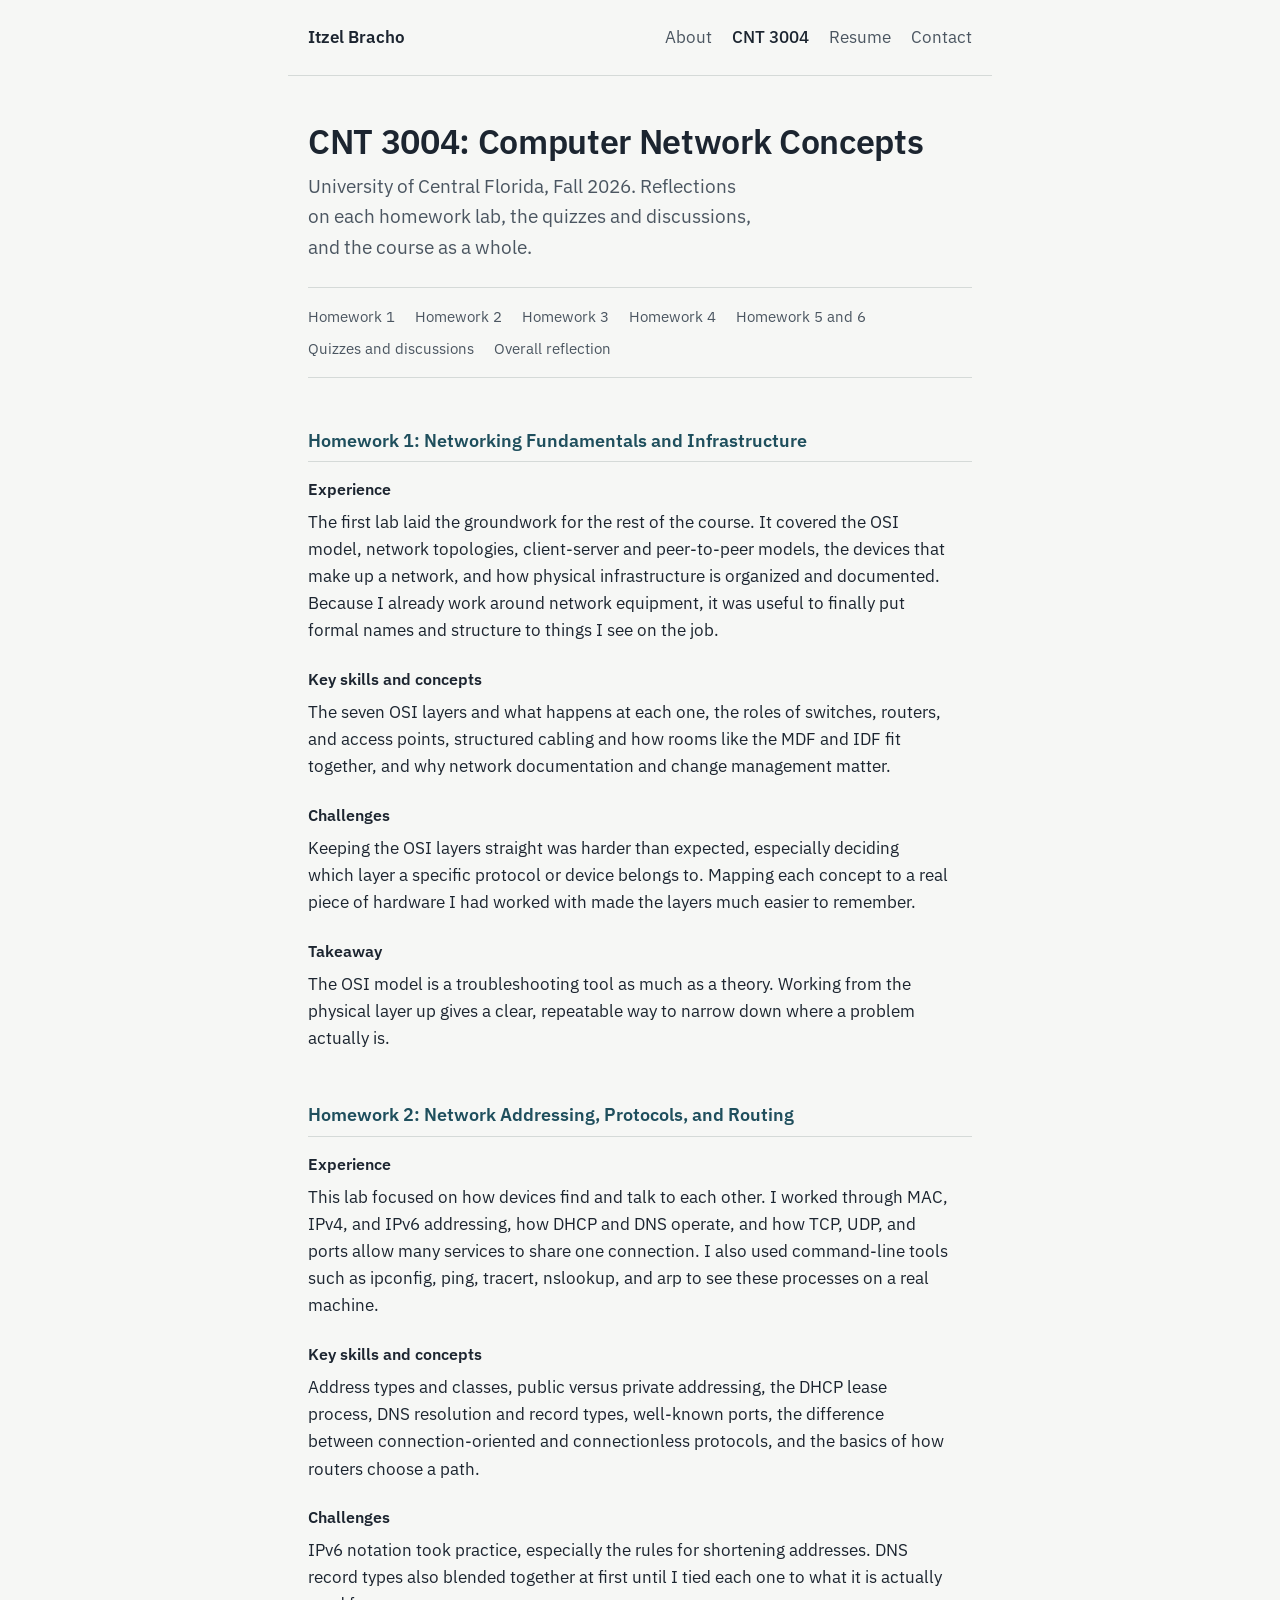
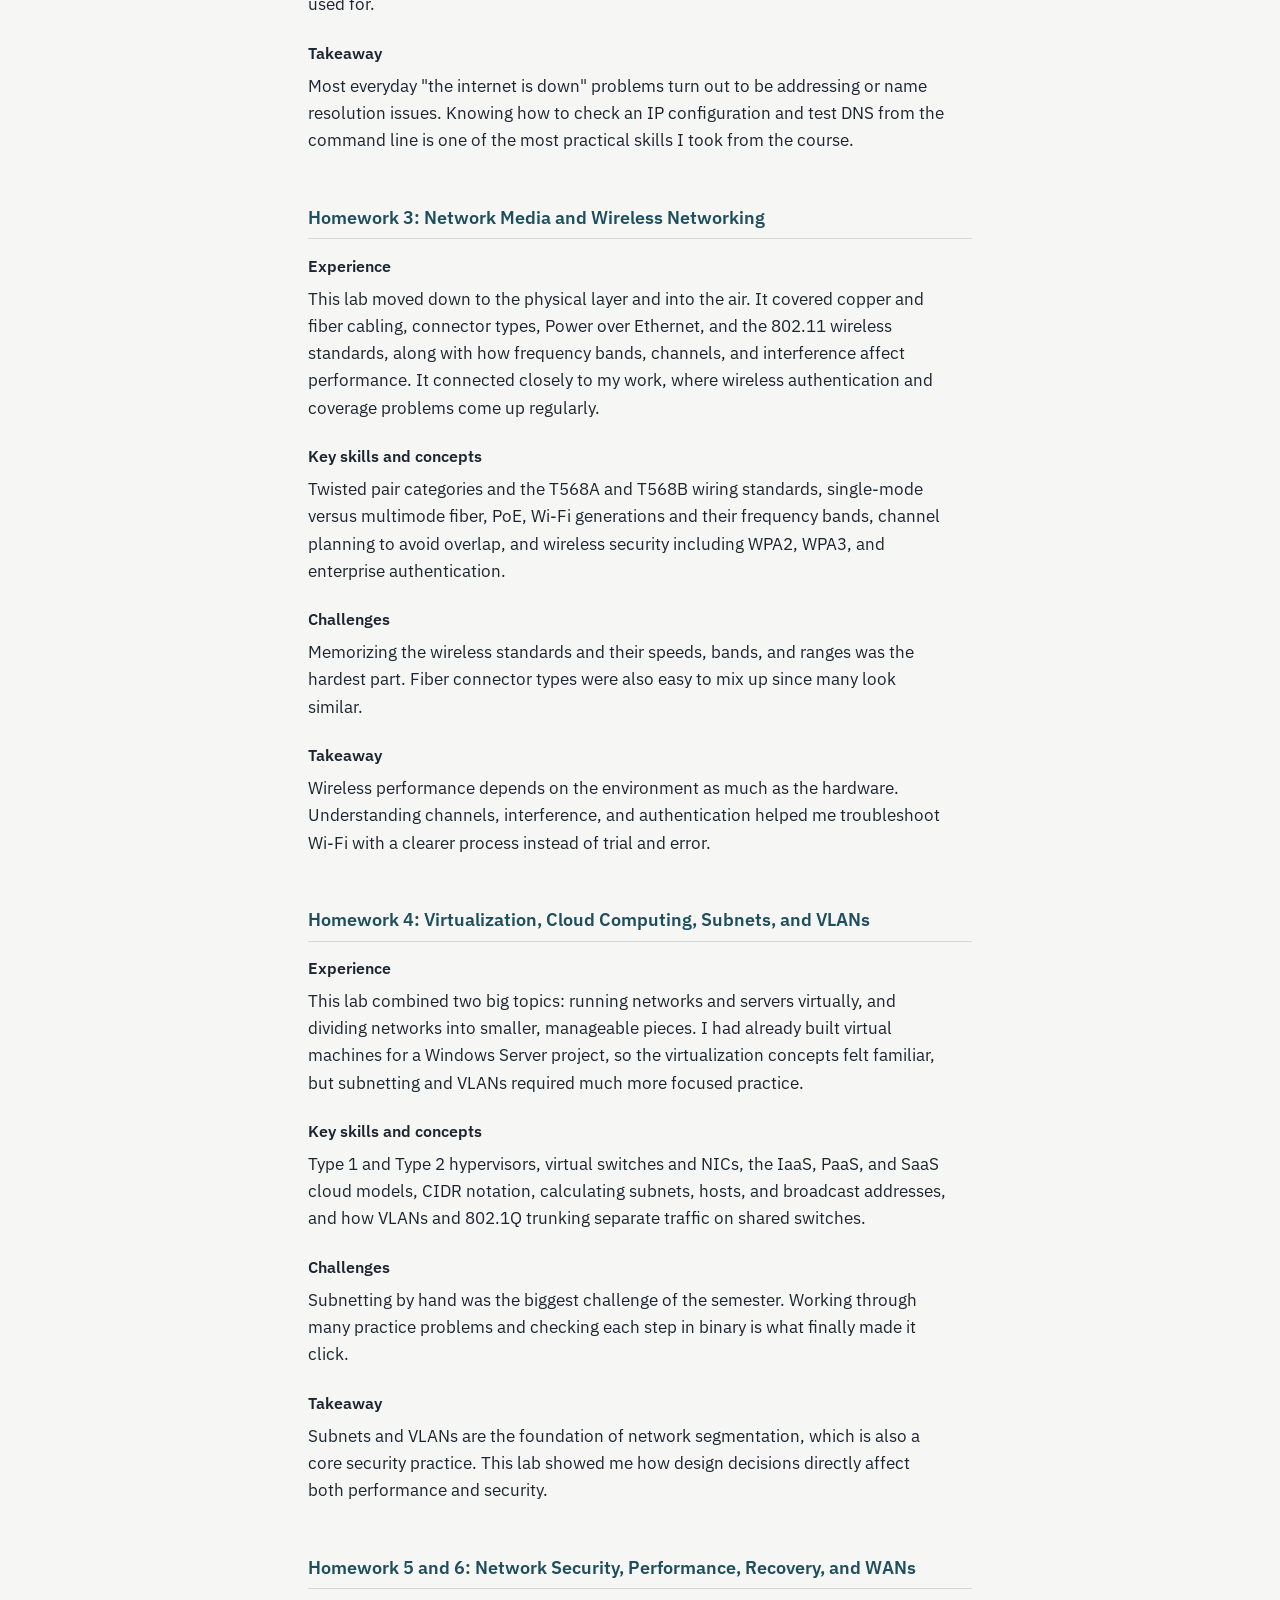
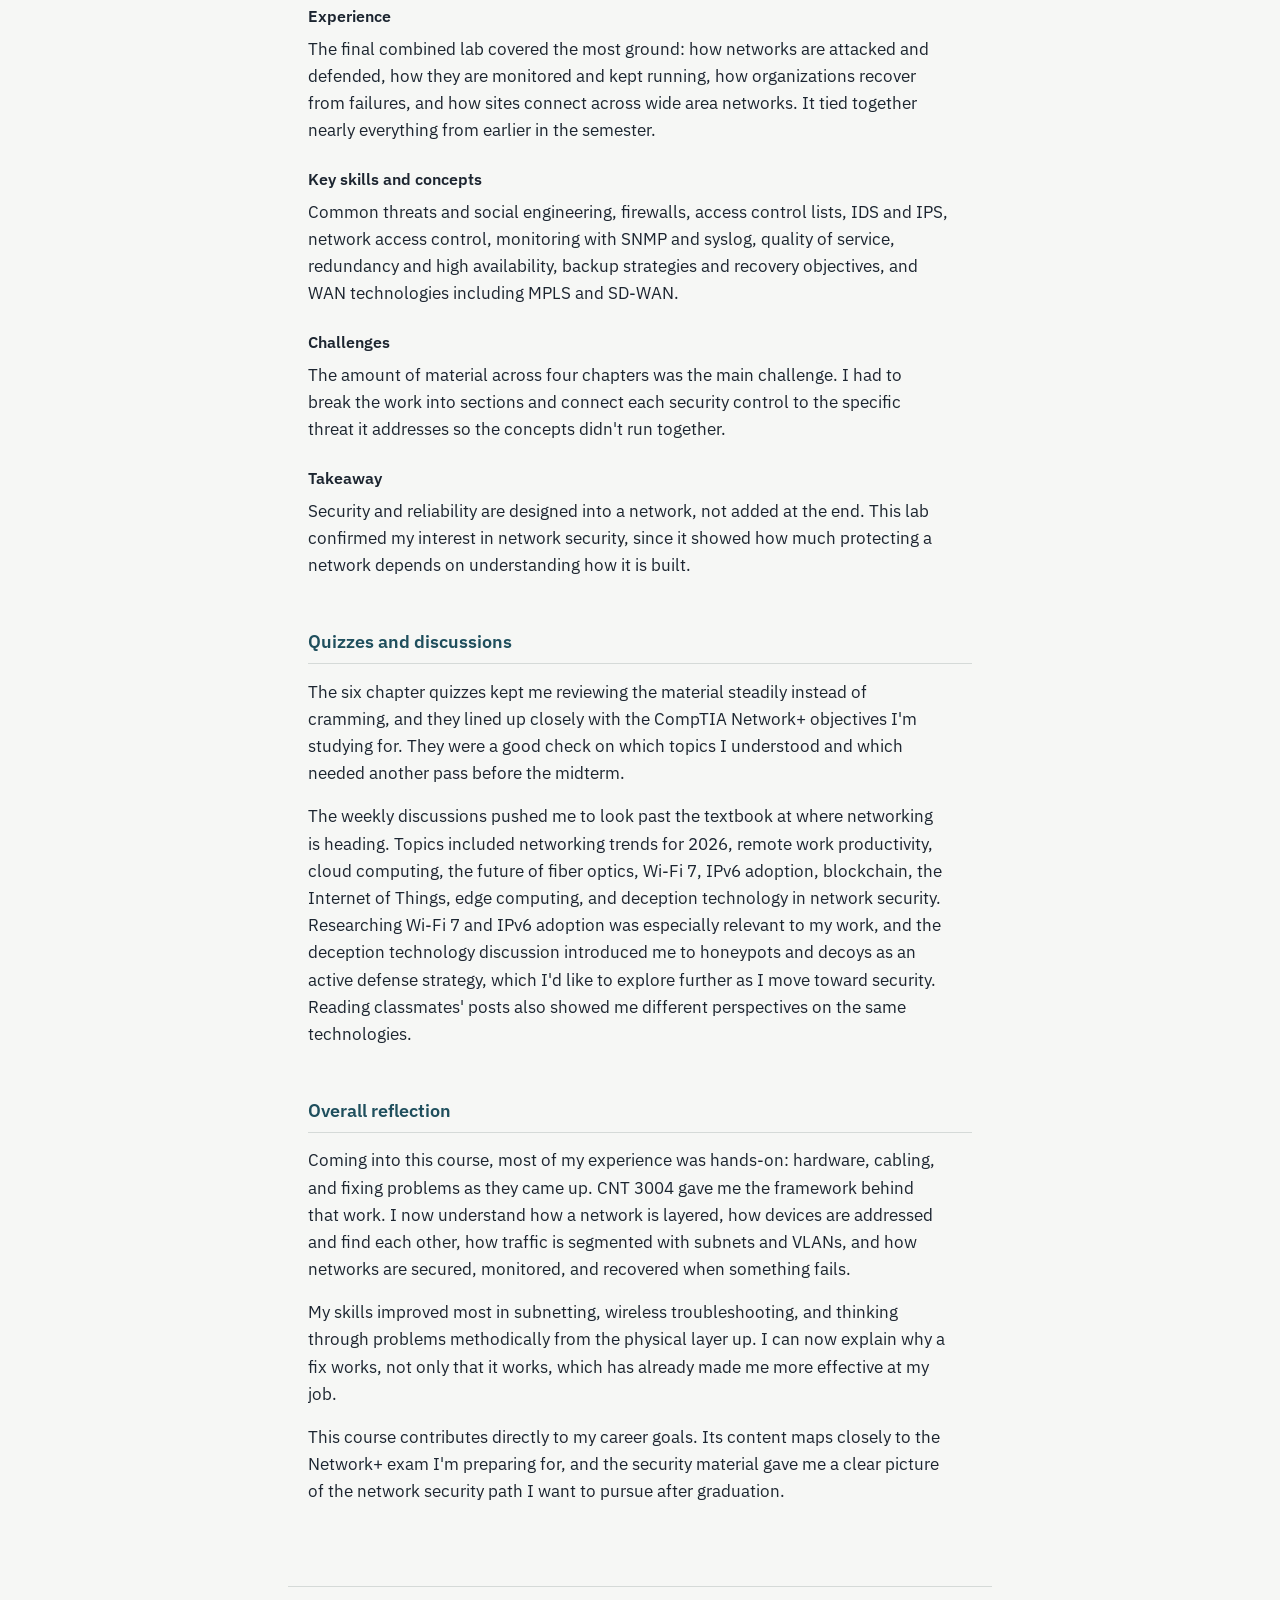
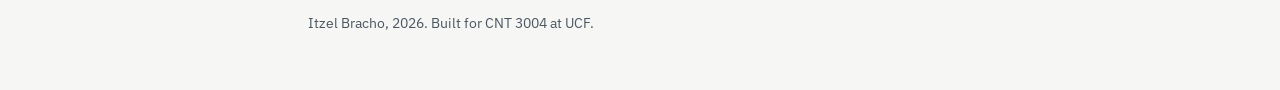
==== cnt3004.html @ a49cbd0c "Add files via upload part 2" ====
<!DOCTYPE html>
<html lang="en">
<head>
  <meta charset="UTF-8">
  <meta name="viewport" content="width=device-width, initial-scale=1">
  <title>CNT 3004 | Itzel Bracho</title>
  <link rel="preconnect" href="https://fonts.googleapis.com">
  <link href="https://fonts.googleapis.com/css2?family=IBM+Plex+Sans:wght@400;500;600&display=swap" rel="stylesheet">
  <link rel="stylesheet" href="style.css">
</head>
<body>

  <header class="site-header">
    <a class="wordmark" href="index.html">Itzel Bracho</a>
    <nav>
      <a href="index.html">About</a>
      <a href="cnt3004.html" aria-current="page">CNT 3004</a>
      <a href="resume.pdf">Resume</a>
      <a href="index.html#contact">Contact</a>
    </nav>
  </header>

  <main>

    <section class="page-intro">
      <h1>CNT 3004: Computer Network Concepts</h1>
      <p class="lede">University of Central Florida, Fall 2026. Reflections on each homework lab, the quizzes and discussions, and the course as a whole.</p>
      <nav class="toc" aria-label="On this page">
        <a href="#hw1">Homework 1</a>
        <a href="#hw2">Homework 2</a>
        <a href="#hw3">Homework 3</a>
        <a href="#hw4">Homework 4</a>
        <a href="#hw5-6">Homework 5 and 6</a>
        <a href="#quizzes-discussions">Quizzes and discussions</a>
        <a href="#overall">Overall reflection</a>
      </nav>
    </section>

    <section id="hw1" class="entry">
      <h2>Homework 1: Networking Fundamentals and Infrastructure</h2>
      <h3>Experience</h3>
      <p>The first lab laid the groundwork for the rest of the course. It covered the OSI model, network topologies, client-server and peer-to-peer models, the devices that make up a network, and how physical infrastructure is organized and documented. Because I already work around network equipment, it was useful to finally put formal names and structure to things I see on the job.</p>
      <h3>Key skills and concepts</h3>
      <p>The seven OSI layers and what happens at each one, the roles of switches, routers, and access points, structured cabling and how rooms like the MDF and IDF fit together, and why network documentation and change management matter.</p>
      <h3>Challenges</h3>
      <p>Keeping the OSI layers straight was harder than expected, especially deciding which layer a specific protocol or device belongs to. Mapping each concept to a real piece of hardware I had worked with made the layers much easier to remember.</p>
      <h3>Takeaway</h3>
      <p>The OSI model is a troubleshooting tool as much as a theory. Working from the physical layer up gives a clear, repeatable way to narrow down where a problem actually is.</p>
    </section>

    <section id="hw2" class="entry">
      <h2>Homework 2: Network Addressing, Protocols, and Routing</h2>
      <h3>Experience</h3>
      <p>This lab focused on how devices find and talk to each other. I worked through MAC, IPv4, and IPv6 addressing, how DHCP and DNS operate, and how TCP, UDP, and ports allow many services to share one connection. I also used command-line tools such as ipconfig, ping, tracert, nslookup, and arp to see these processes on a real machine.</p>
      <h3>Key skills and concepts</h3>
      <p>Address types and classes, public versus private addressing, the DHCP lease process, DNS resolution and record types, well-known ports, the difference between connection-oriented and connectionless protocols, and the basics of how routers choose a path.</p>
      <h3>Challenges</h3>
      <p>IPv6 notation took practice, especially the rules for shortening addresses. DNS record types also blended together at first until I tied each one to what it is actually used for.</p>
      <h3>Takeaway</h3>
      <p>Most everyday "the internet is down" problems turn out to be addressing or name resolution issues. Knowing how to check an IP configuration and test DNS from the command line is one of the most practical skills I took from the course.</p>
    </section>

    <section id="hw3" class="entry">
      <h2>Homework 3: Network Media and Wireless Networking</h2>
      <h3>Experience</h3>
      <p>This lab moved down to the physical layer and into the air. It covered copper and fiber cabling, connector types, Power over Ethernet, and the 802.11 wireless standards, along with how frequency bands, channels, and interference affect performance. It connected closely to my work, where wireless authentication and coverage problems come up regularly.</p>
      <h3>Key skills and concepts</h3>
      <p>Twisted pair categories and the T568A and T568B wiring standards, single-mode versus multimode fiber, PoE, Wi-Fi generations and their frequency bands, channel planning to avoid overlap, and wireless security including WPA2, WPA3, and enterprise authentication.</p>
      <h3>Challenges</h3>
      <p>Memorizing the wireless standards and their speeds, bands, and ranges was the hardest part. Fiber connector types were also easy to mix up since many look similar.</p>
      <h3>Takeaway</h3>
      <p>Wireless performance depends on the environment as much as the hardware. Understanding channels, interference, and authentication helped me troubleshoot Wi-Fi with a clearer process instead of trial and error.</p>
    </section>

    <section id="hw4" class="entry">
      <h2>Homework 4: Virtualization, Cloud Computing, Subnets, and VLANs</h2>
      <h3>Experience</h3>
      <p>This lab combined two big topics: running networks and servers virtually, and dividing networks into smaller, manageable pieces. I had already built virtual machines for a Windows Server project, so the virtualization concepts felt familiar, but subnetting and VLANs required much more focused practice.</p>
      <h3>Key skills and concepts</h3>
      <p>Type 1 and Type 2 hypervisors, virtual switches and NICs, the IaaS, PaaS, and SaaS cloud models, CIDR notation, calculating subnets, hosts, and broadcast addresses, and how VLANs and 802.1Q trunking separate traffic on shared switches.</p>
      <h3>Challenges</h3>
      <p>Subnetting by hand was the biggest challenge of the semester. Working through many practice problems and checking each step in binary is what finally made it click.</p>
      <h3>Takeaway</h3>
      <p>Subnets and VLANs are the foundation of network segmentation, which is also a core security practice. This lab showed me how design decisions directly affect both performance and security.</p>
    </section>

    <section id="hw5-6" class="entry">
      <h2>Homework 5 and 6: Network Security, Performance, Recovery, and WANs</h2>
      <h3>Experience</h3>
      <p>The final combined lab covered the most ground: how networks are attacked and defended, how they are monitored and kept running, how organizations recover from failures, and how sites connect across wide area networks. It tied together nearly everything from earlier in the semester.</p>
      <h3>Key skills and concepts</h3>
      <p>Common threats and social engineering, firewalls, access control lists, IDS and IPS, network access control, monitoring with SNMP and syslog, quality of service, redundancy and high availability, backup strategies and recovery objectives, and WAN technologies including MPLS and SD-WAN.</p>
      <h3>Challenges</h3>
      <p>The amount of material across four chapters was the main challenge. I had to break the work into sections and connect each security control to the specific threat it addresses so the concepts didn't run together.</p>
      <h3>Takeaway</h3>
      <p>Security and reliability are designed into a network, not added at the end. This lab confirmed my interest in network security, since it showed how much protecting a network depends on understanding how it is built.</p>
    </section>

    <section id="quizzes-discussions" class="entry">
      <h2>Quizzes and discussions</h2>
      <p>The six chapter quizzes kept me reviewing the material steadily instead of cramming, and they lined up closely with the CompTIA Network+ objectives I'm studying for. They were a good check on which topics I understood and which needed another pass before the midterm.</p>
      <p>The weekly discussions pushed me to look past the textbook at where networking is heading. Topics included networking trends for 2026, remote work productivity, cloud computing, the future of fiber optics, Wi-Fi 7, IPv6 adoption, blockchain, the Internet of Things, edge computing, and deception technology in network security. Researching Wi-Fi 7 and IPv6 adoption was especially relevant to my work, and the deception technology discussion introduced me to honeypots and decoys as an active defense strategy, which I'd like to explore further as I move toward security. Reading classmates' posts also showed me different perspectives on the same technologies.</p>
    </section>

    <section id="overall" class="entry">
      <h2>Overall reflection</h2>
      <p>Coming into this course, most of my experience was hands-on: hardware, cabling, and fixing problems as they came up. CNT 3004 gave me the framework behind that work. I now understand how a network is layered, how devices are addressed and find each other, how traffic is segmented with subnets and VLANs, and how networks are secured, monitored, and recovered when something fails.</p>
      <p>My skills improved most in subnetting, wireless troubleshooting, and thinking through problems methodically from the physical layer up. I can now explain why a fix works, not only that it works, which has already made me more effective at my job.</p>
      <p>This course contributes directly to my career goals. Its content maps closely to the Network+ exam I'm preparing for, and the security material gave me a clear picture of the network security path I want to pursue after graduation.</p>
    </section>

  </main>

  <footer>
    <p>Itzel Bracho, 2026. Built for CNT 3004 at UCF.</p>
  </footer>

</body>
</html>
---- style.css ----
:root {
  --paper: #f6f7f5;
  --ink: #1c2530;
  --ink-soft: #4b5661;
  --rule: #d5dad8;
  --accent: #2b6a7c;
  --accent-deep: #1f4f5d;
}

* { box-sizing: border-box; }

html { scroll-behavior: smooth; }
@media (prefers-reduced-motion: reduce) { html { scroll-behavior: auto; } }

body {
  margin: 0;
  background: var(--paper);
  color: var(--ink);
  font-family: "IBM Plex Sans", "Segoe UI", Helvetica, Arial, sans-serif;
  font-size: 1.0625rem;
  line-height: 1.6;
}

a { color: var(--accent); text-underline-offset: 3px; }
a:hover { color: var(--accent-deep); }
a:focus-visible { outline: 2px solid var(--accent); outline-offset: 3px; }

.site-header {
  max-width: 44rem;
  margin: 0 auto;
  padding: 1.5rem 1.25rem;
  display: flex;
  justify-content: space-between;
  align-items: baseline;
  gap: 1rem;
  flex-wrap: wrap;
  border-bottom: 1px solid var(--rule);
}

.wordmark {
  font-weight: 600;
  color: var(--ink);
  text-decoration: none;
}

nav { display: flex; gap: 1.25rem; }
nav a { color: var(--ink-soft); text-decoration: none; }
nav a:hover { color: var(--ink); }

main {
  max-width: 44rem;
  margin: 0 auto;
  padding: 3rem 1.25rem 4rem;
}

.intro {
  display: flex;
  gap: 2rem;
  align-items: center;
  margin-bottom: 3.5rem;
}

.portrait {
  width: 160px;
  height: 160px;
  object-fit: cover;
  border-radius: 50%;
  flex-shrink: 0;
  background: var(--rule);
}

h1 {
  font-size: 2.5rem;
  font-weight: 600;
  line-height: 1.1;
  margin: 0 0 0.6rem;
  letter-spacing: -0.01em;
}

.lede {
  margin: 0;
  font-size: 1.2rem;
  color: var(--ink-soft);
  max-width: 28rem;
}

section + section { margin-top: 3rem; }

h2 {
  font-size: 1.15rem;
  font-weight: 600;
  margin: 0 0 0.9rem;
  padding-bottom: 0.4rem;
  border-bottom: 1px solid var(--rule);
  color: var(--accent-deep);
}

p { margin: 0 0 1rem; max-width: 40rem; }

footer {
  max-width: 44rem;
  margin: 0 auto;
  padding: 1.5rem 1.25rem 2.5rem;
  border-top: 1px solid var(--rule);
  color: var(--ink-soft);
  font-size: 0.9rem;
}

@media (max-width: 560px) {
  .intro { flex-direction: column; align-items: flex-start; gap: 1.25rem; }
  .portrait { width: 128px; height: 128px; }
  h1 { font-size: 2rem; }
}

/* Part 2 additions */
nav a[aria-current="page"] { color: var(--ink); font-weight: 500; }

h3 {
  font-size: 1rem;
  font-weight: 600;
  margin: 1.4rem 0 0.4rem;
  color: var(--ink);
}
h2 + h3 { margin-top: 0.5rem; }

ul { margin: 0 0 1rem; padding-left: 1.25rem; max-width: 40rem; }
li { margin-bottom: 0.4rem; }

.page-intro { margin-bottom: 3rem; }
.page-intro h1 { font-size: 2.1rem; }

.toc {
  display: flex;
  flex-wrap: wrap;
  gap: 0.5rem 1.25rem;
  margin-top: 1.5rem;
  padding: 1rem 0;
  border-top: 1px solid var(--rule);
  border-bottom: 1px solid var(--rule);
}
.toc a { color: var(--ink-soft); text-decoration: none; font-size: 0.95rem; }
.toc a:hover { color: var(--accent); }

.entry { scroll-margin-top: 1.5rem; }

@media (max-width: 560px) {
  .page-intro h1 { font-size: 1.7rem; }
  nav { gap: 0.9rem; }
}
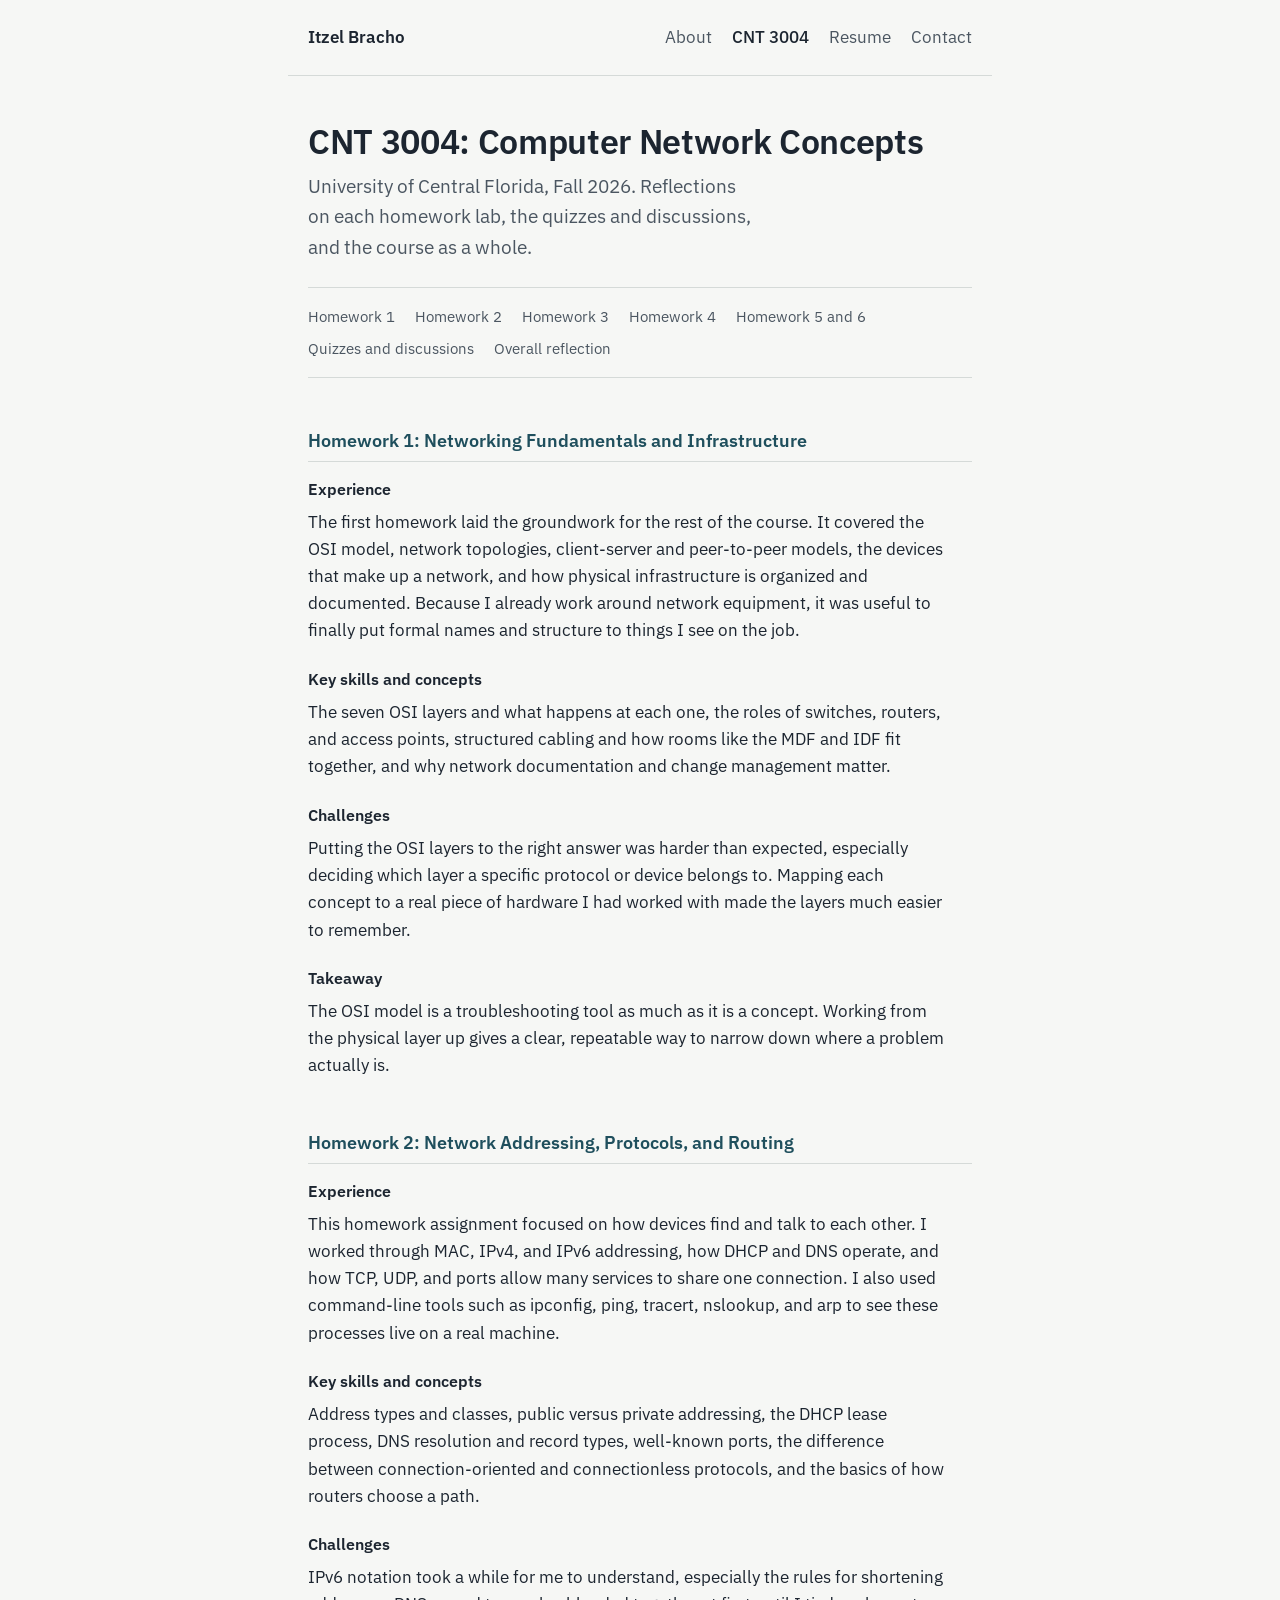
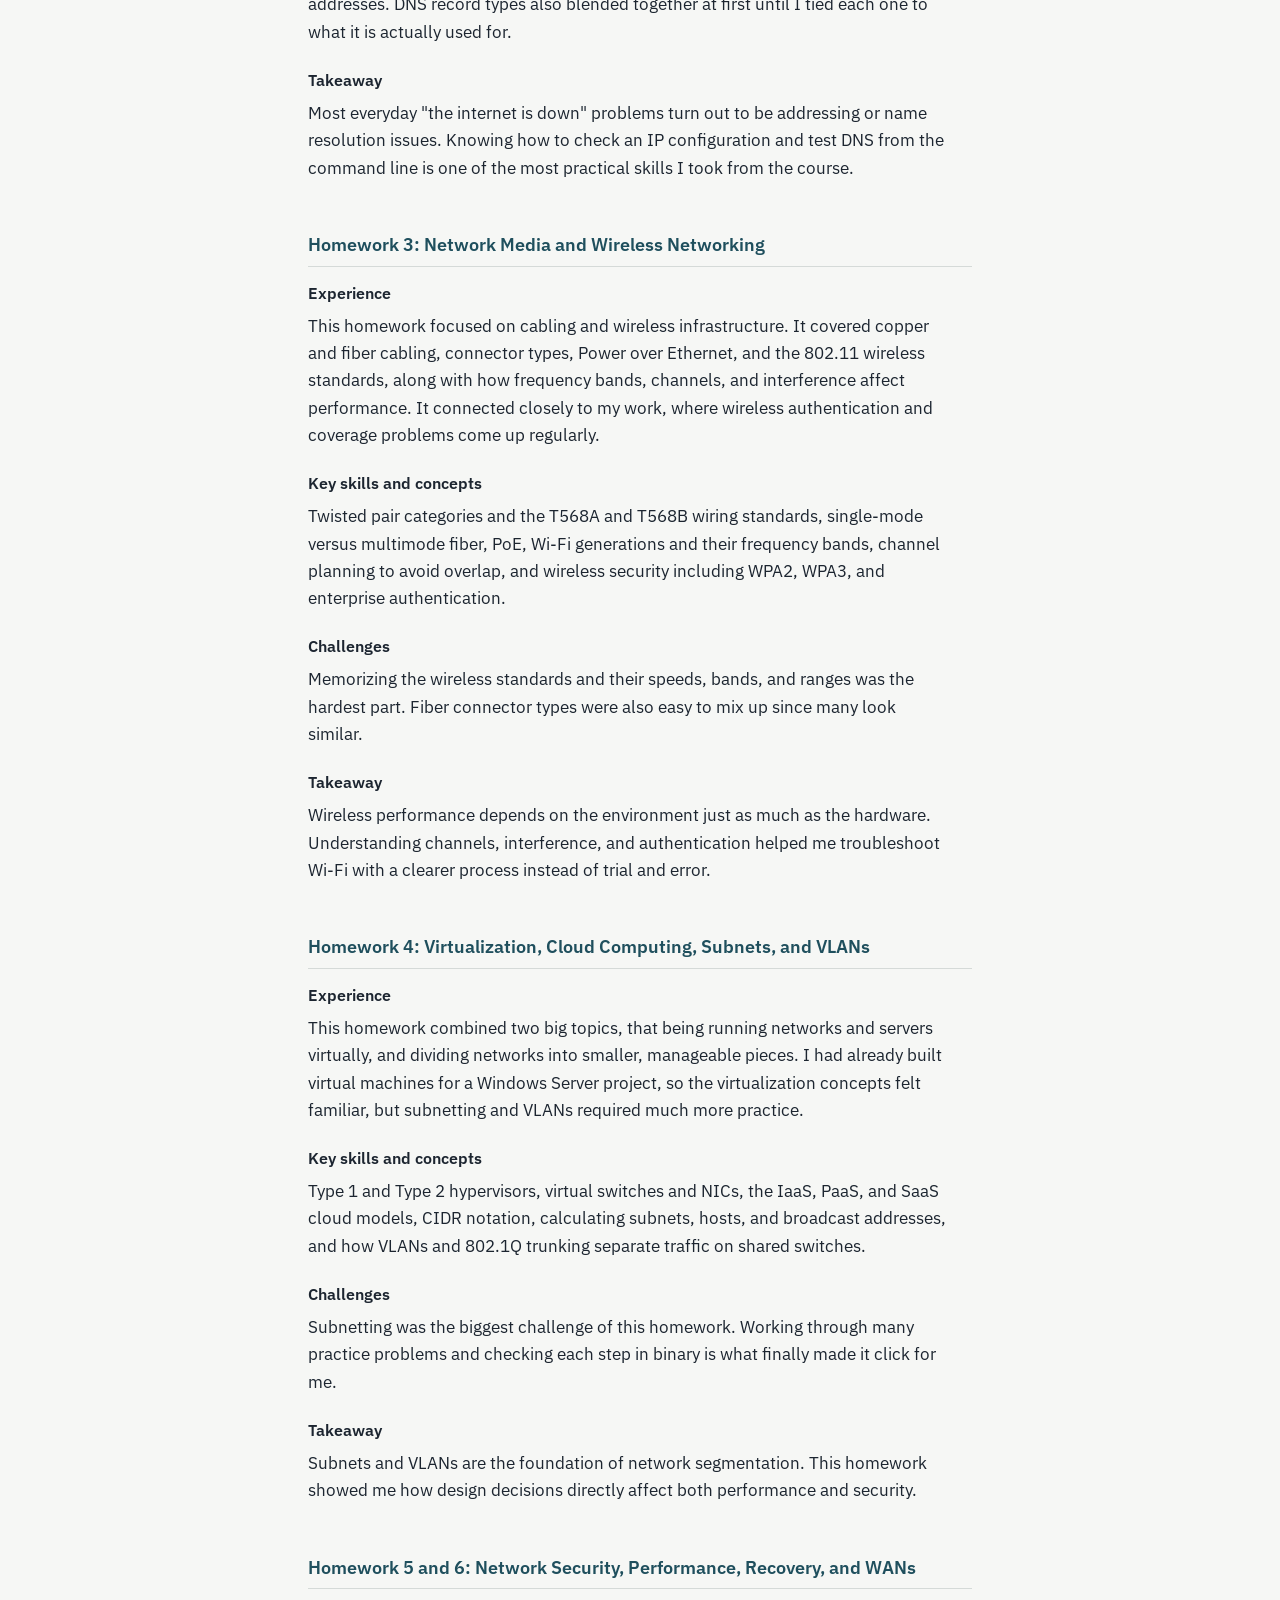
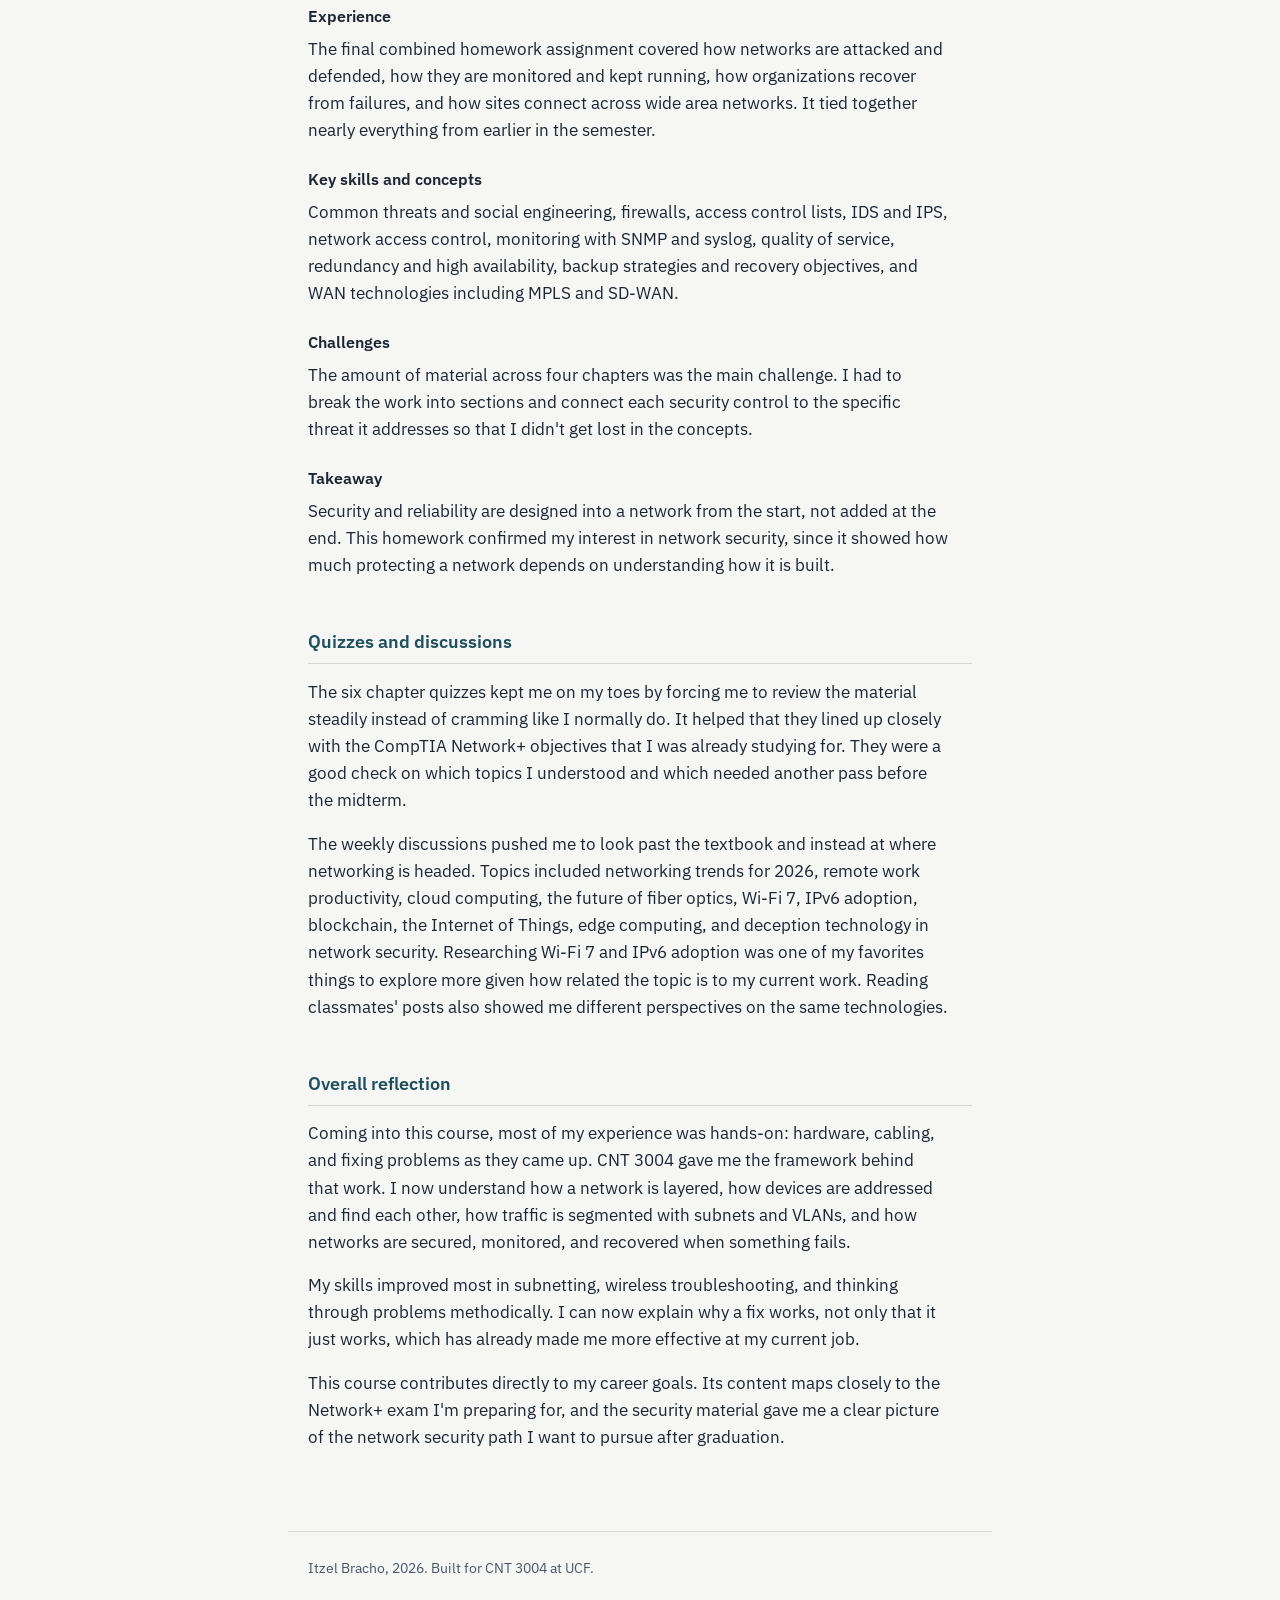
==== commit 95d6cbf6: "Update cnt3004.html" ====
--- a/cnt3004.html
+++ b/cnt3004.html
@@ -39,23 +39,23 @@
     <section id="hw1" class="entry">
       <h2>Homework 1: Networking Fundamentals and Infrastructure</h2>
       <h3>Experience</h3>
-      <p>The first lab laid the groundwork for the rest of the course. It covered the OSI model, network topologies, client-server and peer-to-peer models, the devices that make up a network, and how physical infrastructure is organized and documented. Because I already work around network equipment, it was useful to finally put formal names and structure to things I see on the job.</p>
+      <p>The first homework laid the groundwork for the rest of the course. It covered the OSI model, network topologies, client-server and peer-to-peer models, the devices that make up a network, and how physical infrastructure is organized and documented. Because I already work around network equipment, it was useful to finally put formal names and structure to things I see on the job.</p>
       <h3>Key skills and concepts</h3>
       <p>The seven OSI layers and what happens at each one, the roles of switches, routers, and access points, structured cabling and how rooms like the MDF and IDF fit together, and why network documentation and change management matter.</p>
       <h3>Challenges</h3>
-      <p>Keeping the OSI layers straight was harder than expected, especially deciding which layer a specific protocol or device belongs to. Mapping each concept to a real piece of hardware I had worked with made the layers much easier to remember.</p>
+      <p>Putting the OSI layers to the right answer was harder than expected, especially deciding which layer a specific protocol or device belongs to. Mapping each concept to a real piece of hardware I had worked with made the layers much easier to remember.</p>
       <h3>Takeaway</h3>
-      <p>The OSI model is a troubleshooting tool as much as a theory. Working from the physical layer up gives a clear, repeatable way to narrow down where a problem actually is.</p>
+      <p>The OSI model is a troubleshooting tool as much as it is a concept. Working from the physical layer up gives a clear, repeatable way to narrow down where a problem actually is.</p>
     </section>
 
     <section id="hw2" class="entry">
       <h2>Homework 2: Network Addressing, Protocols, and Routing</h2>
       <h3>Experience</h3>
-      <p>This lab focused on how devices find and talk to each other. I worked through MAC, IPv4, and IPv6 addressing, how DHCP and DNS operate, and how TCP, UDP, and ports allow many services to share one connection. I also used command-line tools such as ipconfig, ping, tracert, nslookup, and arp to see these processes on a real machine.</p>
+      <p>This homework assignment focused on how devices find and talk to each other. I worked through MAC, IPv4, and IPv6 addressing, how DHCP and DNS operate, and how TCP, UDP, and ports allow many services to share one connection. I also used command-line tools such as ipconfig, ping, tracert, nslookup, and arp to see these processes live on a real machine.</p>
       <h3>Key skills and concepts</h3>
       <p>Address types and classes, public versus private addressing, the DHCP lease process, DNS resolution and record types, well-known ports, the difference between connection-oriented and connectionless protocols, and the basics of how routers choose a path.</p>
       <h3>Challenges</h3>
-      <p>IPv6 notation took practice, especially the rules for shortening addresses. DNS record types also blended together at first until I tied each one to what it is actually used for.</p>
+      <p>IPv6 notation took a while for me to understand, especially the rules for shortening addresses. DNS record types also blended together at first until I tied each one to what it is actually used for.</p>
       <h3>Takeaway</h3>
       <p>Most everyday "the internet is down" problems turn out to be addressing or name resolution issues. Knowing how to check an IP configuration and test DNS from the command line is one of the most practical skills I took from the course.</p>
     </section>
@@ -63,49 +63,49 @@
     <section id="hw3" class="entry">
       <h2>Homework 3: Network Media and Wireless Networking</h2>
       <h3>Experience</h3>
-      <p>This lab moved down to the physical layer and into the air. It covered copper and fiber cabling, connector types, Power over Ethernet, and the 802.11 wireless standards, along with how frequency bands, channels, and interference affect performance. It connected closely to my work, where wireless authentication and coverage problems come up regularly.</p>
+      <p>This homework focused on cabling and wireless infrastructure. It covered copper and fiber cabling, connector types, Power over Ethernet, and the 802.11 wireless standards, along with how frequency bands, channels, and interference affect performance. It connected closely to my work, where wireless authentication and coverage problems come up regularly.</p>
       <h3>Key skills and concepts</h3>
       <p>Twisted pair categories and the T568A and T568B wiring standards, single-mode versus multimode fiber, PoE, Wi-Fi generations and their frequency bands, channel planning to avoid overlap, and wireless security including WPA2, WPA3, and enterprise authentication.</p>
       <h3>Challenges</h3>
       <p>Memorizing the wireless standards and their speeds, bands, and ranges was the hardest part. Fiber connector types were also easy to mix up since many look similar.</p>
       <h3>Takeaway</h3>
-      <p>Wireless performance depends on the environment as much as the hardware. Understanding channels, interference, and authentication helped me troubleshoot Wi-Fi with a clearer process instead of trial and error.</p>
+      <p>Wireless performance depends on the environment just as much as the hardware. Understanding channels, interference, and authentication helped me troubleshoot Wi-Fi with a clearer process instead of trial and error.</p>
     </section>
 
     <section id="hw4" class="entry">
       <h2>Homework 4: Virtualization, Cloud Computing, Subnets, and VLANs</h2>
       <h3>Experience</h3>
-      <p>This lab combined two big topics: running networks and servers virtually, and dividing networks into smaller, manageable pieces. I had already built virtual machines for a Windows Server project, so the virtualization concepts felt familiar, but subnetting and VLANs required much more focused practice.</p>
+      <p>This homework combined two big topics, that being running networks and servers virtually, and dividing networks into smaller, manageable pieces. I had already built virtual machines for a Windows Server project, so the virtualization concepts felt familiar, but subnetting and VLANs required much more practice.</p>
       <h3>Key skills and concepts</h3>
       <p>Type 1 and Type 2 hypervisors, virtual switches and NICs, the IaaS, PaaS, and SaaS cloud models, CIDR notation, calculating subnets, hosts, and broadcast addresses, and how VLANs and 802.1Q trunking separate traffic on shared switches.</p>
       <h3>Challenges</h3>
-      <p>Subnetting by hand was the biggest challenge of the semester. Working through many practice problems and checking each step in binary is what finally made it click.</p>
+      <p>Subnetting was the biggest challenge of this homework. Working through many practice problems and checking each step in binary is what finally made it click for me.</p>
       <h3>Takeaway</h3>
-      <p>Subnets and VLANs are the foundation of network segmentation, which is also a core security practice. This lab showed me how design decisions directly affect both performance and security.</p>
+      <p>Subnets and VLANs are the foundation of network segmentation. This homework showed me how design decisions directly affect both performance and security.</p>
     </section>
 
     <section id="hw5-6" class="entry">
       <h2>Homework 5 and 6: Network Security, Performance, Recovery, and WANs</h2>
       <h3>Experience</h3>
-      <p>The final combined lab covered the most ground: how networks are attacked and defended, how they are monitored and kept running, how organizations recover from failures, and how sites connect across wide area networks. It tied together nearly everything from earlier in the semester.</p>
+      <p>The final combined homework assignment covered how networks are attacked and defended, how they are monitored and kept running, how organizations recover from failures, and how sites connect across wide area networks. It tied together nearly everything from earlier in the semester.</p>
       <h3>Key skills and concepts</h3>
       <p>Common threats and social engineering, firewalls, access control lists, IDS and IPS, network access control, monitoring with SNMP and syslog, quality of service, redundancy and high availability, backup strategies and recovery objectives, and WAN technologies including MPLS and SD-WAN.</p>
       <h3>Challenges</h3>
-      <p>The amount of material across four chapters was the main challenge. I had to break the work into sections and connect each security control to the specific threat it addresses so the concepts didn't run together.</p>
+      <p>The amount of material across four chapters was the main challenge. I had to break the work into sections and connect each security control to the specific threat it addresses so that I didn't get lost in the concepts.</p>
       <h3>Takeaway</h3>
-      <p>Security and reliability are designed into a network, not added at the end. This lab confirmed my interest in network security, since it showed how much protecting a network depends on understanding how it is built.</p>
+      <p>Security and reliability are designed into a network from the start, not added at the end. This homework confirmed my interest in network security, since it showed how much protecting a network depends on understanding how it is built.</p>
     </section>
 
     <section id="quizzes-discussions" class="entry">
       <h2>Quizzes and discussions</h2>
-      <p>The six chapter quizzes kept me reviewing the material steadily instead of cramming, and they lined up closely with the CompTIA Network+ objectives I'm studying for. They were a good check on which topics I understood and which needed another pass before the midterm.</p>
-      <p>The weekly discussions pushed me to look past the textbook at where networking is heading. Topics included networking trends for 2026, remote work productivity, cloud computing, the future of fiber optics, Wi-Fi 7, IPv6 adoption, blockchain, the Internet of Things, edge computing, and deception technology in network security. Researching Wi-Fi 7 and IPv6 adoption was especially relevant to my work, and the deception technology discussion introduced me to honeypots and decoys as an active defense strategy, which I'd like to explore further as I move toward security. Reading classmates' posts also showed me different perspectives on the same technologies.</p>
+      <p>The six chapter quizzes kept me on my toes by forcing me to review the material steadily instead of cramming like I normally do. It helped that they lined up closely with the CompTIA Network+ objectives that I was already studying for. They were a good check on which topics I understood and which needed another pass before the midterm.</p>
+      <p>The weekly discussions pushed me to look past the textbook and instead at where networking is headed. Topics included networking trends for 2026, remote work productivity, cloud computing, the future of fiber optics, Wi-Fi 7, IPv6 adoption, blockchain, the Internet of Things, edge computing, and deception technology in network security. Researching Wi-Fi 7 and IPv6 adoption was one of my favorites things to explore more given how related the topic is to my current work. Reading classmates' posts also showed me different perspectives on the same technologies.</p>
     </section>
 
     <section id="overall" class="entry">
       <h2>Overall reflection</h2>
       <p>Coming into this course, most of my experience was hands-on: hardware, cabling, and fixing problems as they came up. CNT 3004 gave me the framework behind that work. I now understand how a network is layered, how devices are addressed and find each other, how traffic is segmented with subnets and VLANs, and how networks are secured, monitored, and recovered when something fails.</p>
-      <p>My skills improved most in subnetting, wireless troubleshooting, and thinking through problems methodically from the physical layer up. I can now explain why a fix works, not only that it works, which has already made me more effective at my job.</p>
+      <p>My skills improved most in subnetting, wireless troubleshooting, and thinking through problems methodically. I can now explain why a fix works, not only that it just works, which has already made me more effective at my current job.</p>
       <p>This course contributes directly to my career goals. Its content maps closely to the Network+ exam I'm preparing for, and the security material gave me a clear picture of the network security path I want to pursue after graduation.</p>
     </section>
 
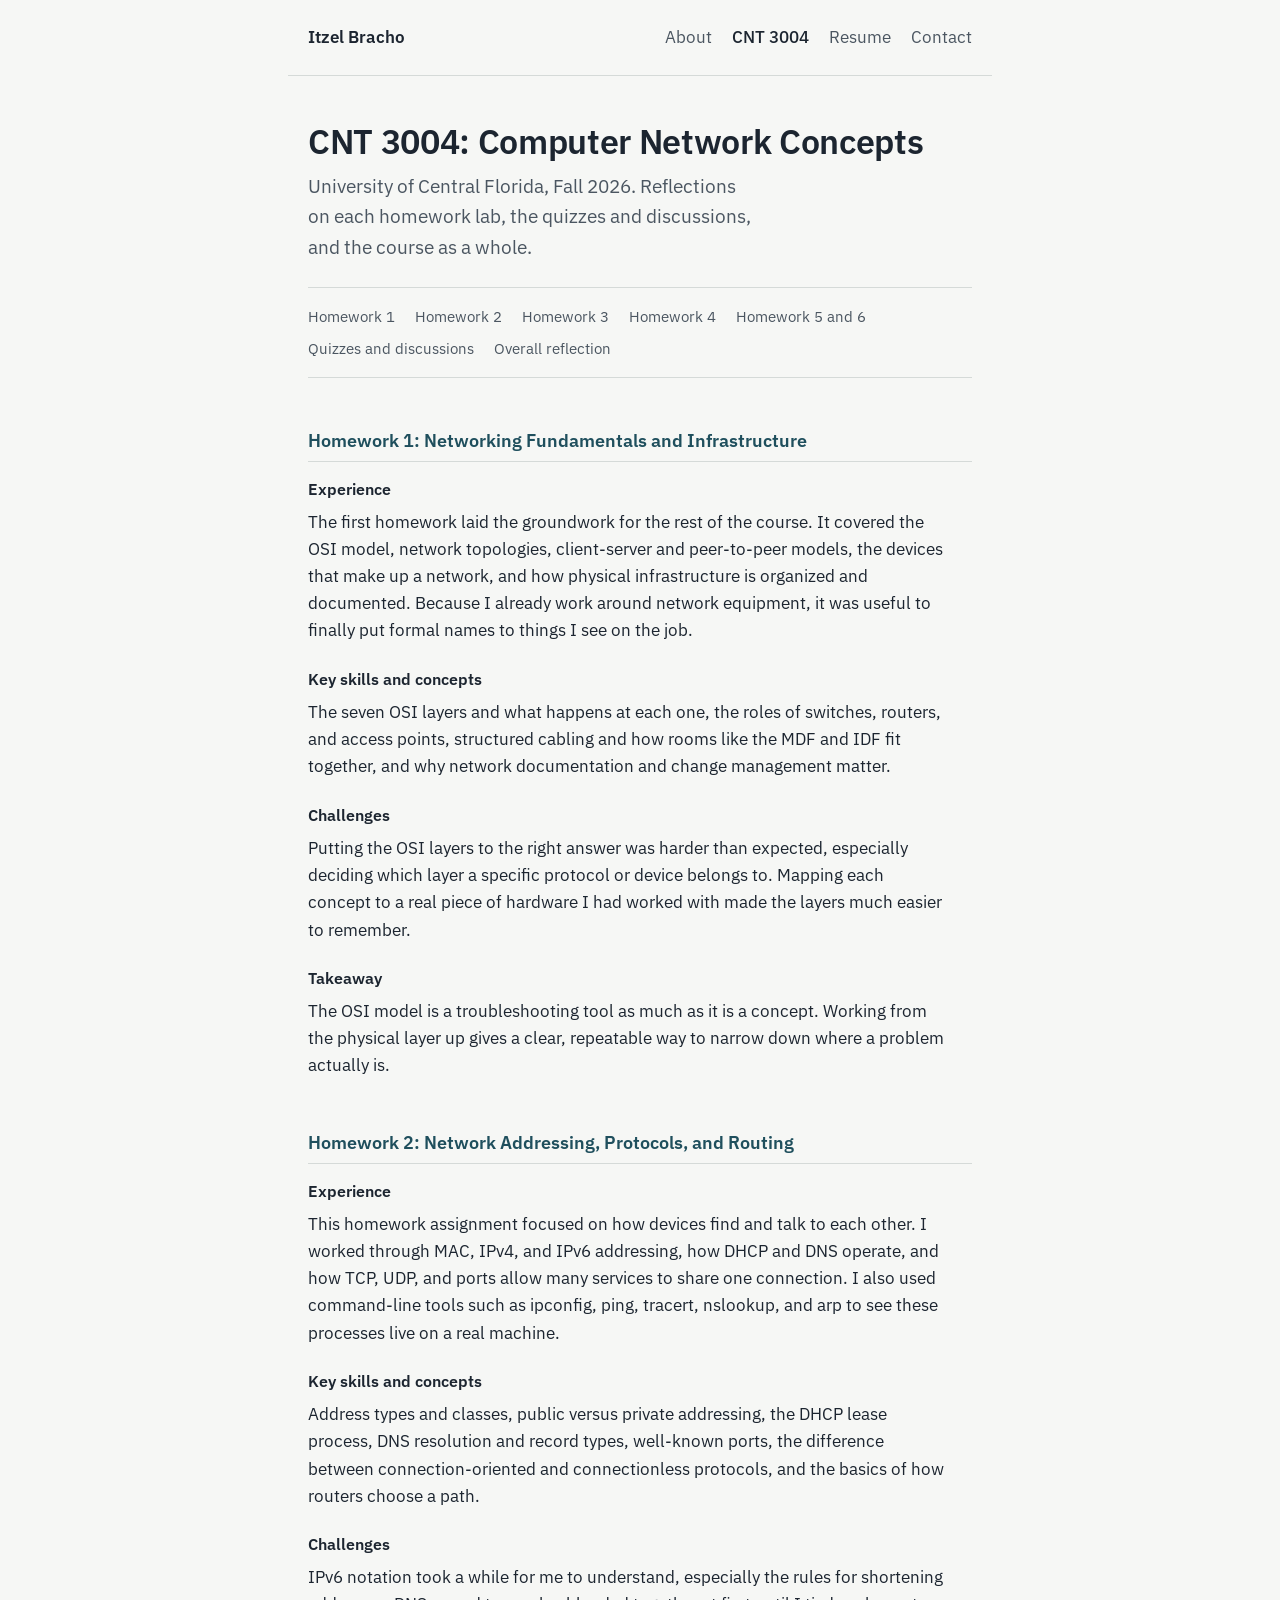
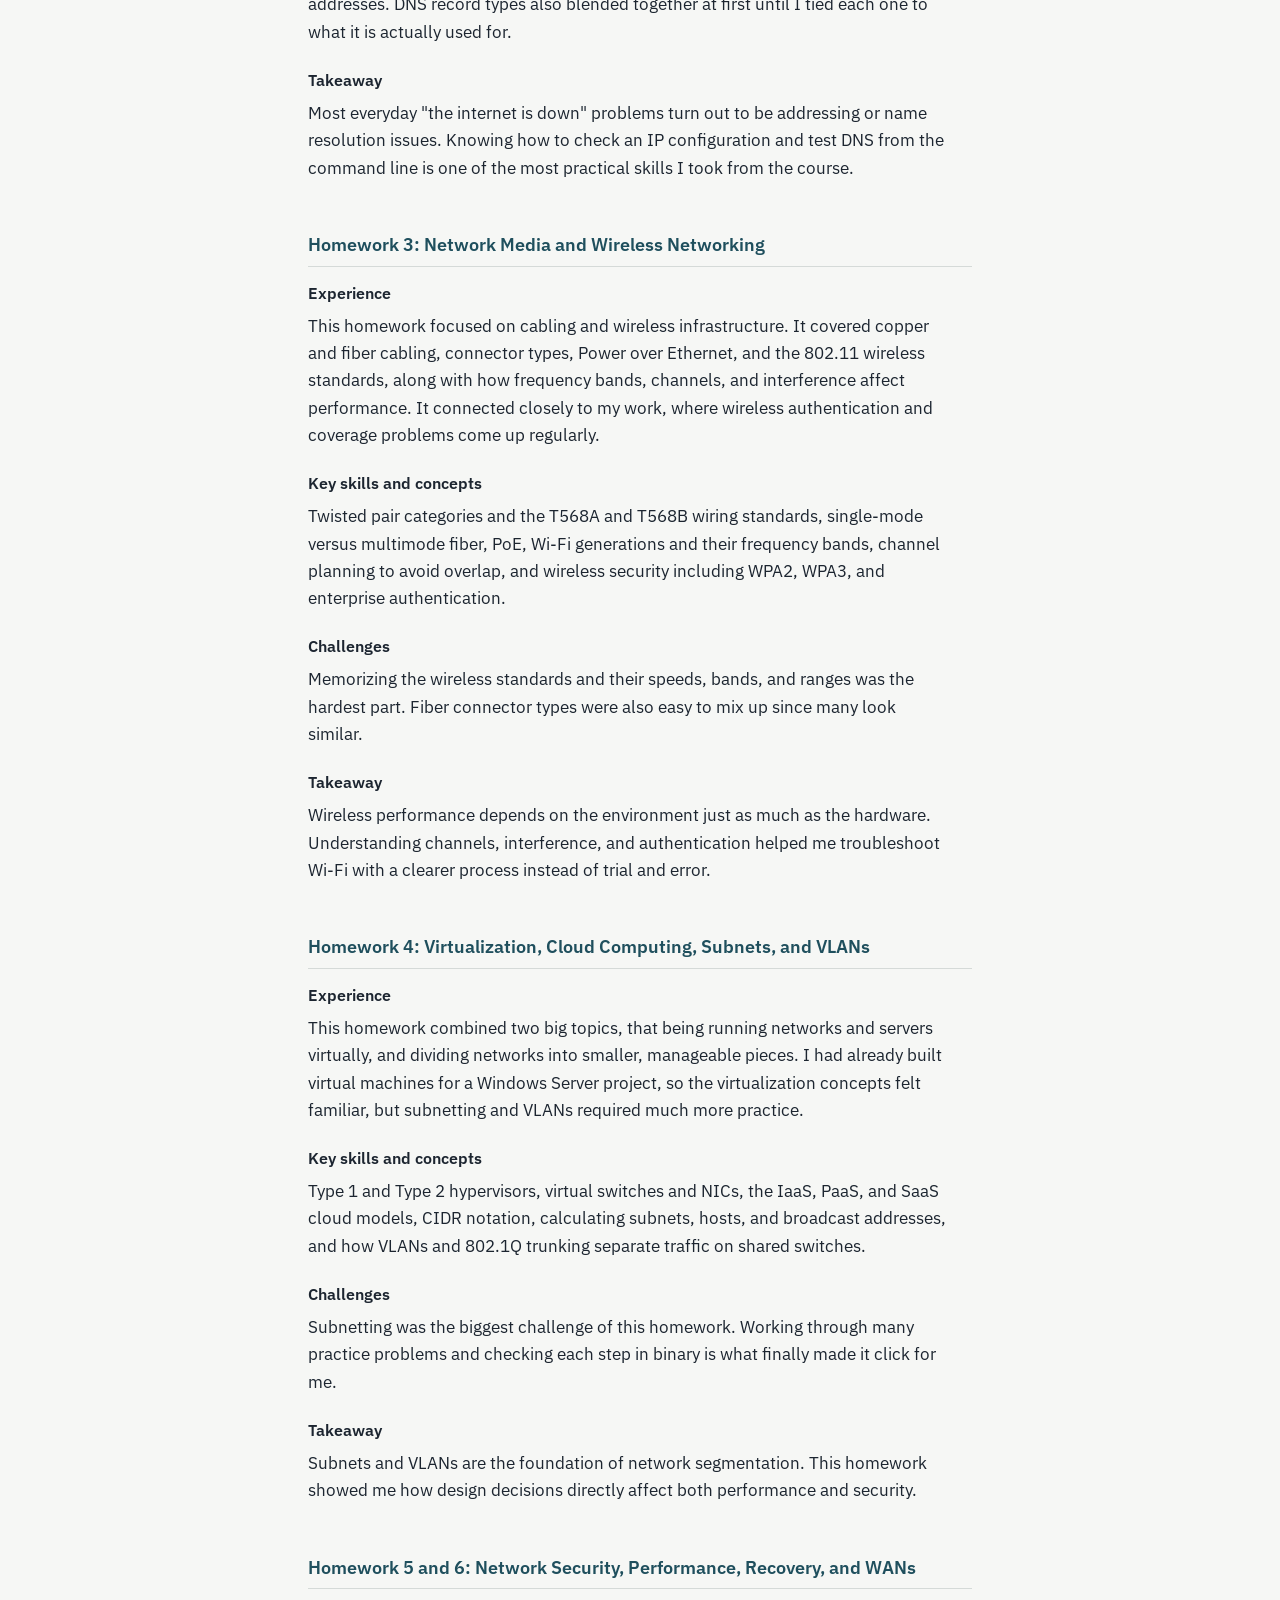
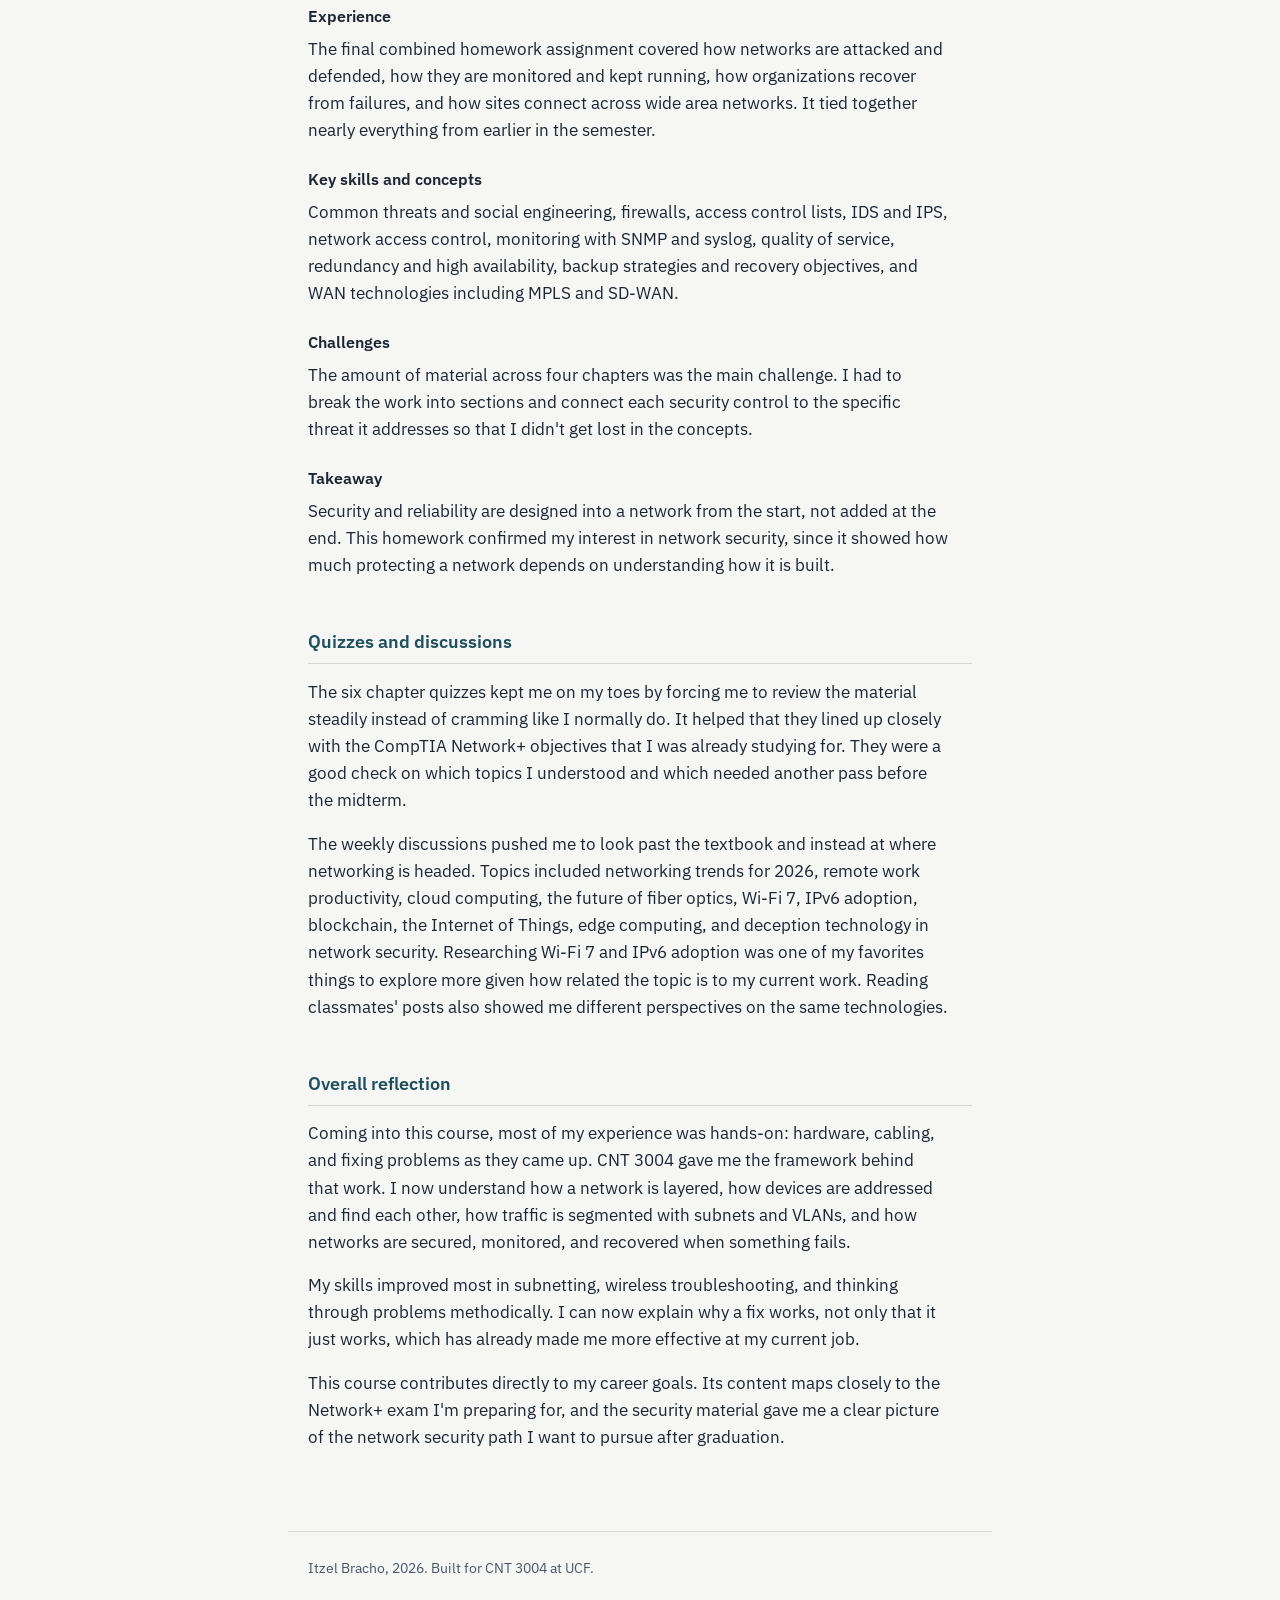
==== commit 6a45c604: "Update cnt3004.html" ====
--- a/cnt3004.html
+++ b/cnt3004.html
@@ -39,7 +39,7 @@
     <section id="hw1" class="entry">
       <h2>Homework 1: Networking Fundamentals and Infrastructure</h2>
       <h3>Experience</h3>
-      <p>The first homework laid the groundwork for the rest of the course. It covered the OSI model, network topologies, client-server and peer-to-peer models, the devices that make up a network, and how physical infrastructure is organized and documented. Because I already work around network equipment, it was useful to finally put formal names and structure to things I see on the job.</p>
+      <p>The first homework laid the groundwork for the rest of the course. It covered the OSI model, network topologies, client-server and peer-to-peer models, the devices that make up a network, and how physical infrastructure is organized and documented. Because I already work around network equipment, it was useful to finally put formal names to things I see on the job.</p>
       <h3>Key skills and concepts</h3>
       <p>The seven OSI layers and what happens at each one, the roles of switches, routers, and access points, structured cabling and how rooms like the MDF and IDF fit together, and why network documentation and change management matter.</p>
       <h3>Challenges</h3>
